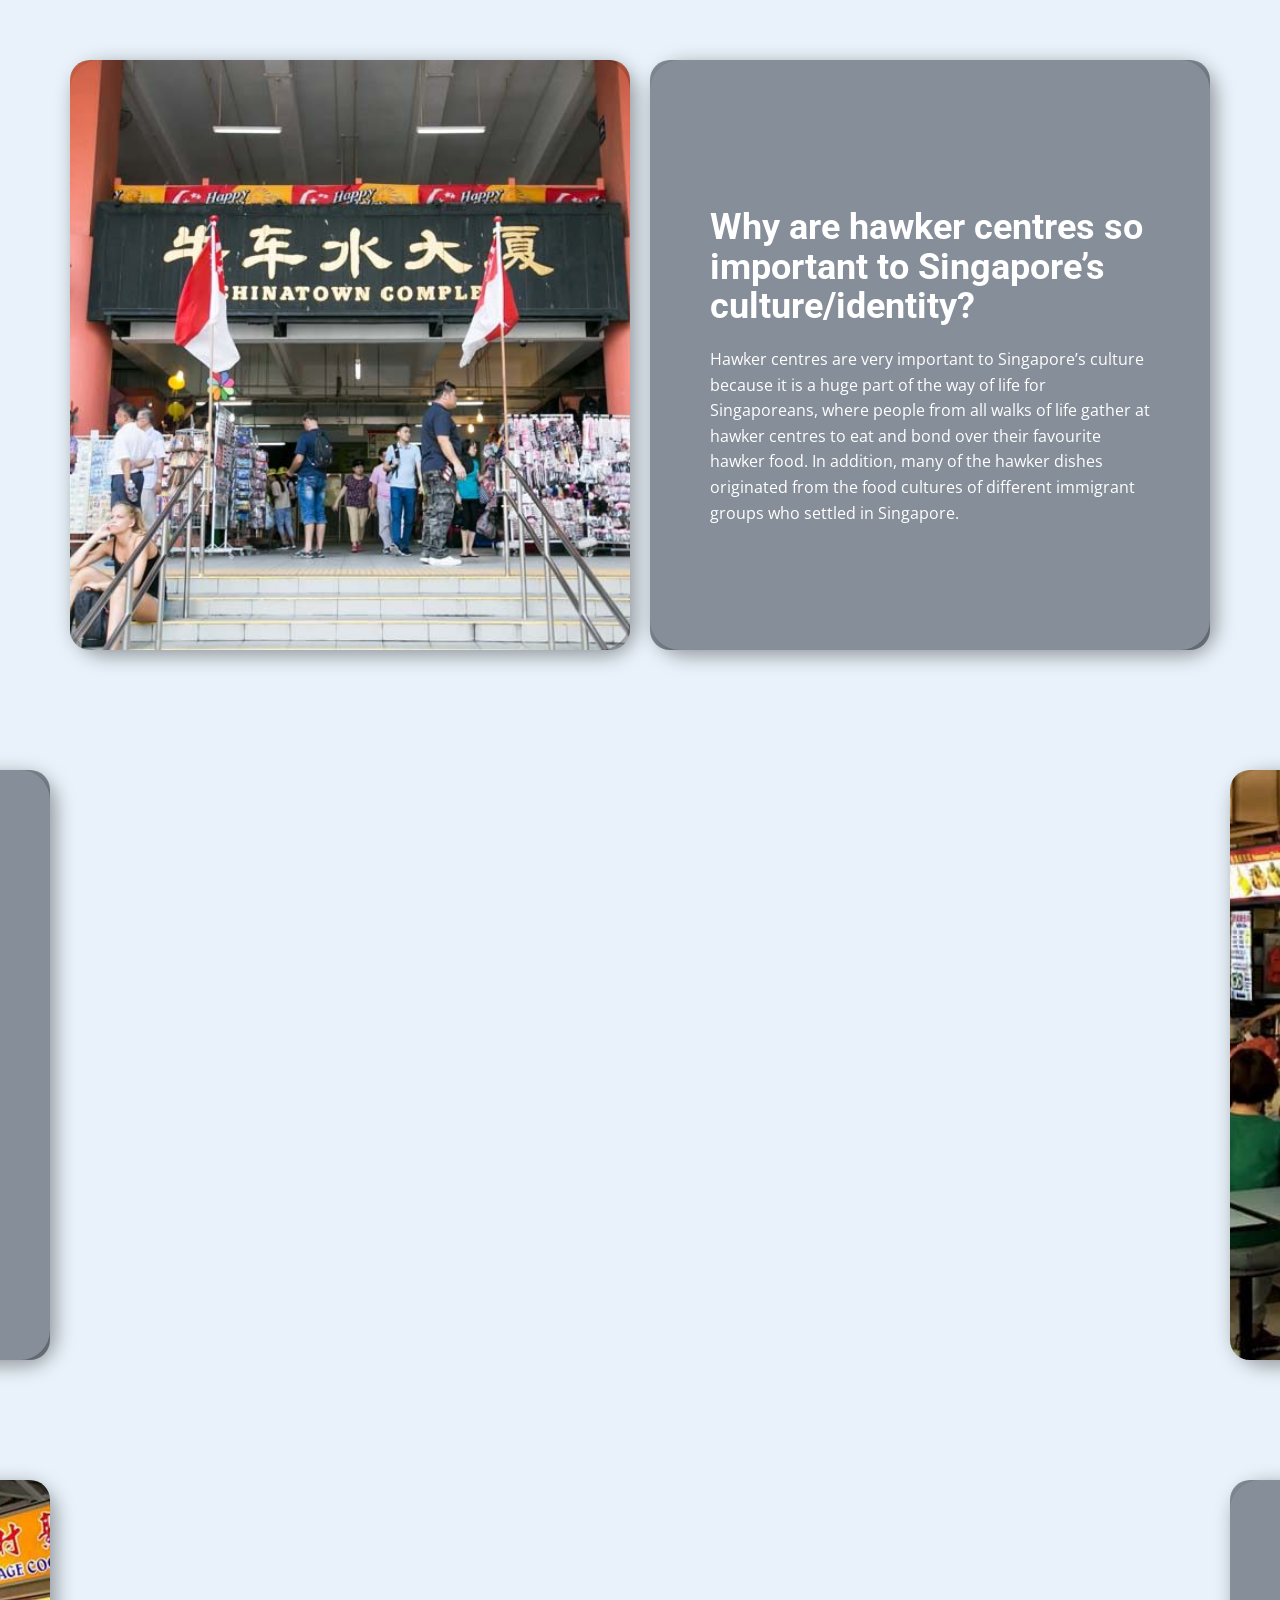
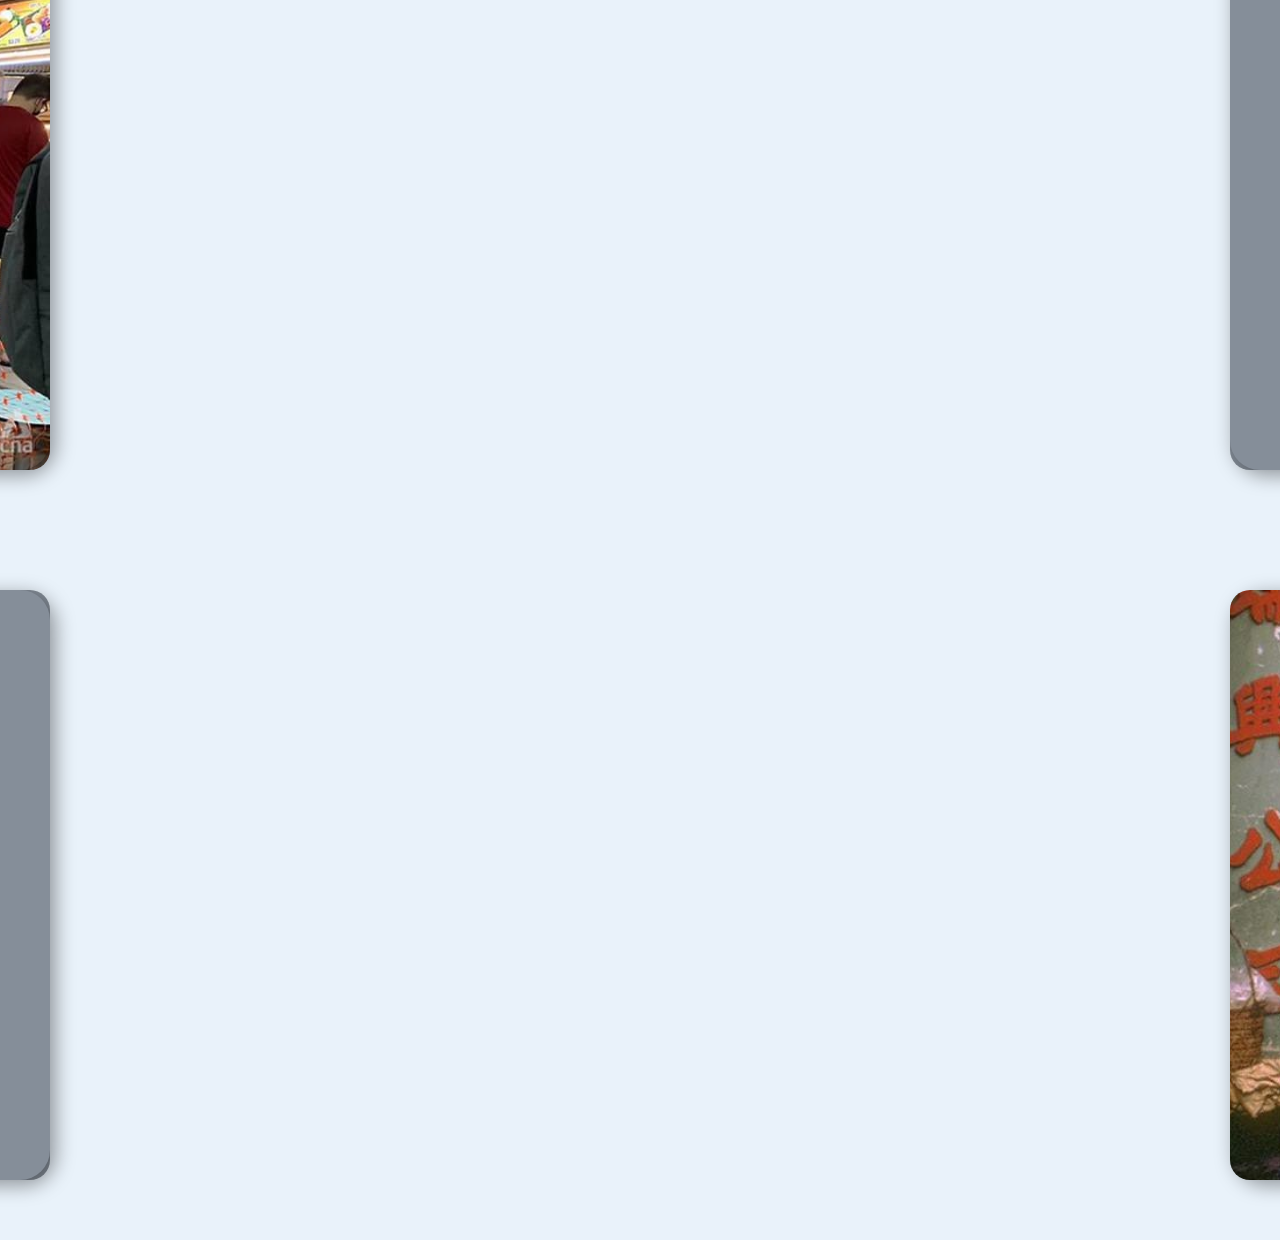
==== chinatown.html @ d8efa725 "Add files via upload" ====
<!DOCTYPE html>
<html style="font-size: 16px;">
  <head>
    <meta name="viewport" content="width=device-width, initial-scale=1.0">
    <meta charset="utf-8">
    <meta name="keywords" content="​How has the government influenced Hawkers?, ​Issues relating design, pricing, competition, environment or hygiene, ​What was the impact of WW2 on hawkers?, ​How have hawkers have evolved socially and economically?">
    <meta name="description" content="">
    <meta name="page_type" content="np-template-header-footer-from-plugin">
    <title>Home</title>
    <link rel="stylesheet" href="nicepage.css" media="screen">
<link rel="stylesheet" href="Home.css" media="screen">
    <script class="u-script" type="text/javascript" src="jquery.js" defer=""></script>
    <script class="u-script" type="text/javascript" src="nicepage.js" defer=""></script>
    <meta name="generator" content="Nicepage 4.4.0, nicepage.com">
    <link id="u-theme-google-font" rel="stylesheet" href="https://fonts.googleapis.com/css?family=Roboto:100,100i,300,300i,400,400i,500,500i,700,700i,900,900i|Open+Sans:300,300i,400,400i,600,600i,700,700i,800,800i">
    
    
    
    
    
    <script type="application/ld+json">{
		"@context": "http://schema.org",
		"@type": "Organization",
		"name": ""
}</script>
    <meta name="theme-color" content="#478ac9">
    <meta property="og:title" content="Home">
    <meta property="og:type" content="website">
  </head>
  <body class="u-body u-palette-1-light-3 u-xl-mode">
    <section class="u-align-center u-clearfix u-section-1" id="sec-58cf">
      <div class="u-clearfix u-sheet u-sheet-1">
        <div class="u-clearfix u-expanded-width u-gutter-20 u-layout-wrap u-layout-wrap-1">
          <div class="u-layout" style="">
            <div class="u-layout-row" style="">
              <div class="u-align-left u-container-style u-image u-image-round u-layout-cell u-left-cell u-radius-30 u-size-30 u-size-xs-60 u-image-1" src="" data-image-width="800" data-image-height="533" data-animation-name="slideIn" data-animation-duration="2000" data-animation-direction="Left">
                <div class="u-container-layout u-valign-middle u-container-layout-1" src=""></div>
              </div>
              <div class="u-align-left u-container-style u-layout-cell u-palette-5-dark-1 u-radius-30 u-right-cell u-shape-round u-size-30 u-size-xs-60 u-layout-cell-2" data-animation-name="slideIn" data-animation-duration="2000" data-animation-direction="Right">
                <div class="u-container-layout u-container-layout-2">
                  <h2 class="u-text u-text-default u-text-1" data-animation-name="slideIn" data-animation-duration="2000" data-animation-direction="Right"><b>Why are hawker centres so important to Singapore’s culture/identity?</b>
                  </h2>
                  <p class="u-text u-text-2" data-animation-name="slideIn" data-animation-duration="2000" data-animation-direction="Right"> Hawker centres are very important to Singapore’s culture because it is a huge part of the way of life for Singaporeans, where people from all walks of life gather at hawker centres to eat and bond over their favourite hawker food. In addition, many of the hawker dishes originated from the food cultures of different immigrant groups who settled in Singapore.</p>
                </div>
              </div>
            </div>
          </div>
        </div>
      </div>
    </section>
    <section class="u-align-center u-clearfix u-section-2" id="carousel_aee1">
      <div class="u-clearfix u-sheet u-valign-middle u-sheet-1">
        <div class="u-clearfix u-expanded-width u-gutter-20 u-layout-wrap u-layout-wrap-1">
          <div class="u-layout" style="">
            <div class="u-layout-row" style="">
              <div class="u-align-left u-container-style u-layout-cell u-palette-5-dark-1 u-radius-30 u-right-cell u-shape-round u-size-30 u-size-xs-60 u-layout-cell-1" data-animation-name="slideIn" data-animation-duration="2000" data-animation-direction="Left">
                <div class="u-container-layout u-container-layout-1">
                  <h2 class="u-text u-text-default u-text-1" data-animation-name="slideIn" data-animation-duration="2000" data-animation-direction="Left"><b>Issues relating design, pricing, competition, environment or hygiene</b>
                  </h2>
                  <p class="u-text u-text-2" data-animation-name="slideIn" data-animation-duration="2000" data-animation-direction="Left"> There weren’t that many issues going on in the Chinatown Complex Market and Food Centre but there were definitely some that needed to be addressed.  Some of the negative sides are how expensive it was. In truth, removing all hawkers from the streets allowed the authorities to fully clean the district, including draining sewers and removing insects and rats. This was quite tiring and annoying but it was a great benefit after.</p>
                </div>
              </div>
              <div class="u-align-left u-container-style u-image u-image-round u-layout-cell u-left-cell u-radius-30 u-size-30 u-size-xs-60 u-image-1" src="" data-image-width="768" data-image-height="512" data-animation-name="slideIn" data-animation-duration="2000" data-animation-direction="Right">
                <div class="u-container-layout u-valign-middle u-container-layout-2" src=""></div>
              </div>
            </div>
          </div>
        </div>
      </div>
    </section>
    <section class="u-align-center u-clearfix u-section-3" id="carousel_4701">
      <div class="u-clearfix u-sheet u-valign-middle u-sheet-1">
        <div class="u-clearfix u-expanded-width u-gutter-20 u-layout-wrap u-layout-wrap-1">
          <div class="u-layout" style="">
            <div class="u-layout-row" style="">
              <div class="u-align-left u-container-style u-image u-layout-cell u-left-cell u-radius-30 u-size-30 u-size-xs-60 u-image-1" src="" data-animation-name="slideIn" data-animation-duration="2000" data-animation-direction="Left" data-image-width="1200" data-image-height="676">
                <div class="u-container-layout u-valign-middle u-container-layout-1" src=""></div>
              </div>
              <div class="u-align-left u-container-style u-layout-cell u-palette-5-dark-1 u-radius-30 u-right-cell u-shape-round u-size-30 u-size-xs-60 u-layout-cell-2" data-animation-name="slideIn" data-animation-duration="2000" data-animation-direction="Right">
                <div class="u-container-layout u-container-layout-2">
                  <h2 class="u-text u-text-default u-text-1" data-animation-name="slideIn" data-animation-duration="2000" data-animation-direction="Right"><b> How has Covid affected Hawkers?</b>
                  </h2>
                  <p class="u-text u-text-2" data-animation-name="slideIn" data-animation-duration="2000" data-animation-direction="Right"> The value of the vast majority of prepared food stalls has decreased in FY2021, owing to the impact of COVID-19. The leases of 341 prepared food stallholders were available for renewal between April and June 2021, following a rent freeze from April 2020 to March 2021. Their rents were reduced to the market rate in 58 percent of the cases. This group's reductions varied from $30 to more than $2,500. 37 percent continue to pay the same rent as they did during their previous tenancy.</p>
                </div>
              </div>
            </div>
          </div>
        </div>
      </div>
    </section>
    <section class="u-align-center u-clearfix u-section-4" id="carousel_621e">
      <div class="u-clearfix u-sheet u-sheet-1">
        <div class="u-clearfix u-expanded-width u-gutter-20 u-layout-wrap u-layout-wrap-1">
          <div class="u-layout" style="">
            <div class="u-layout-row" style="">
              <div class="u-align-left u-container-style u-layout-cell u-palette-5-dark-1 u-radius-30 u-right-cell u-shape-round u-size-30 u-size-xs-60 u-layout-cell-1" data-animation-name="slideIn" data-animation-duration="2000" data-animation-direction="Left">
                <div class="u-container-layout u-container-layout-1">
                  <h2 class="u-text u-text-default u-text-1" data-animation-name="slideIn" data-animation-duration="2000" data-animation-direction="Left"> How hav<span style="font-weight: 700;"></span>e hawkers evolved over the years?
                  </h2>
                  <p class="u-text u-text-2" data-animation-name="slideIn" data-animation-duration="2000" data-animation-direction="Left"> In the 1990s, the Housing and Development Board would update the food centre and market on a regular basis to enhance the amenities. Fixed tables and chairs were erected in 1991. The centre installed a new sanitation system in 1996. The centre was then updated once again in 2006. The facility had almost 700 booths when it reopened in 2008. The upgrade cost about 20.8 million dollars. Today the Chinatown complex market and food centre has around 260 stalls. <br>
                    <br>
                  </p>
                </div>
              </div>
              <div class="u-align-left u-container-style u-image u-image-round u-layout-cell u-left-cell u-radius-30 u-size-30 u-size-xs-60 u-image-1" src="" data-image-width="768" data-image-height="512" data-animation-name="slideIn" data-animation-duration="2000" data-animation-direction="Right">
                <div class="u-container-layout u-valign-middle u-container-layout-2" src=""></div>
              </div>
            </div>
          </div>
        </div>
      </div>
    </section>
  </body>
</html>
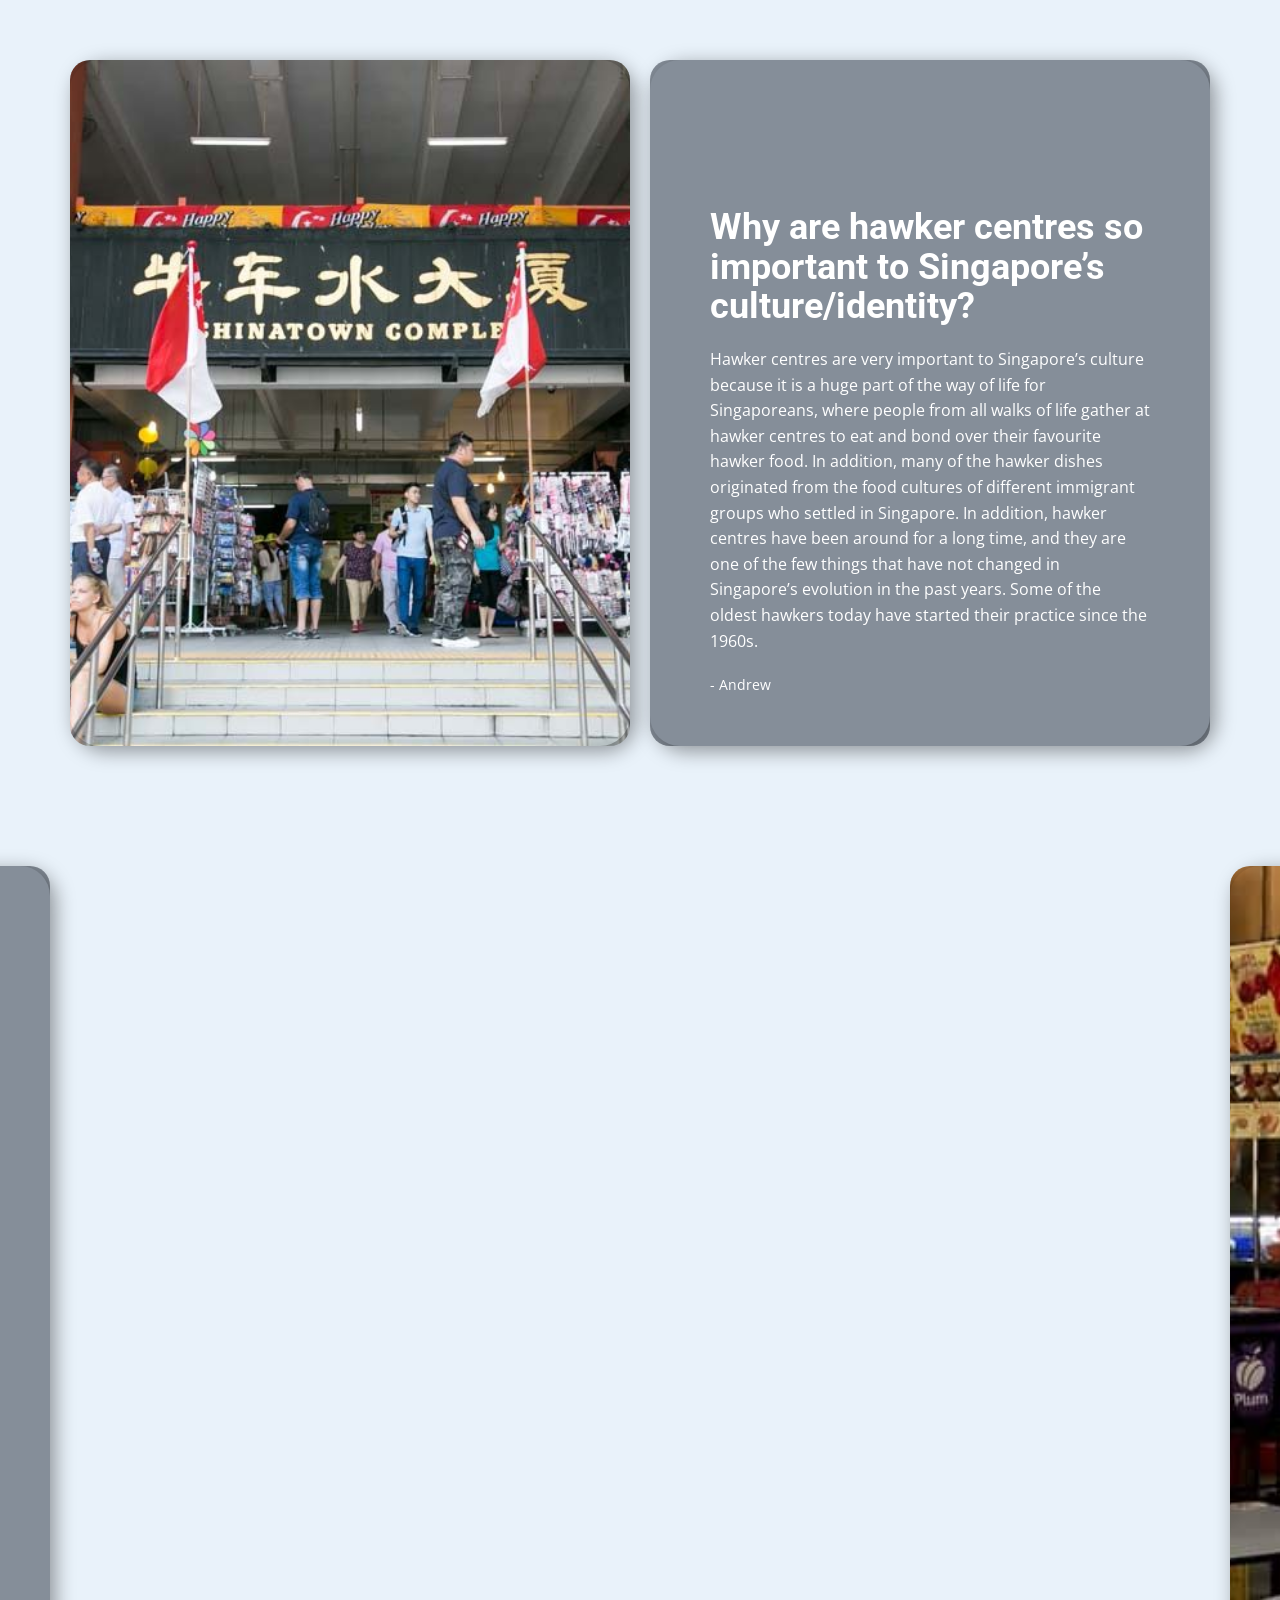
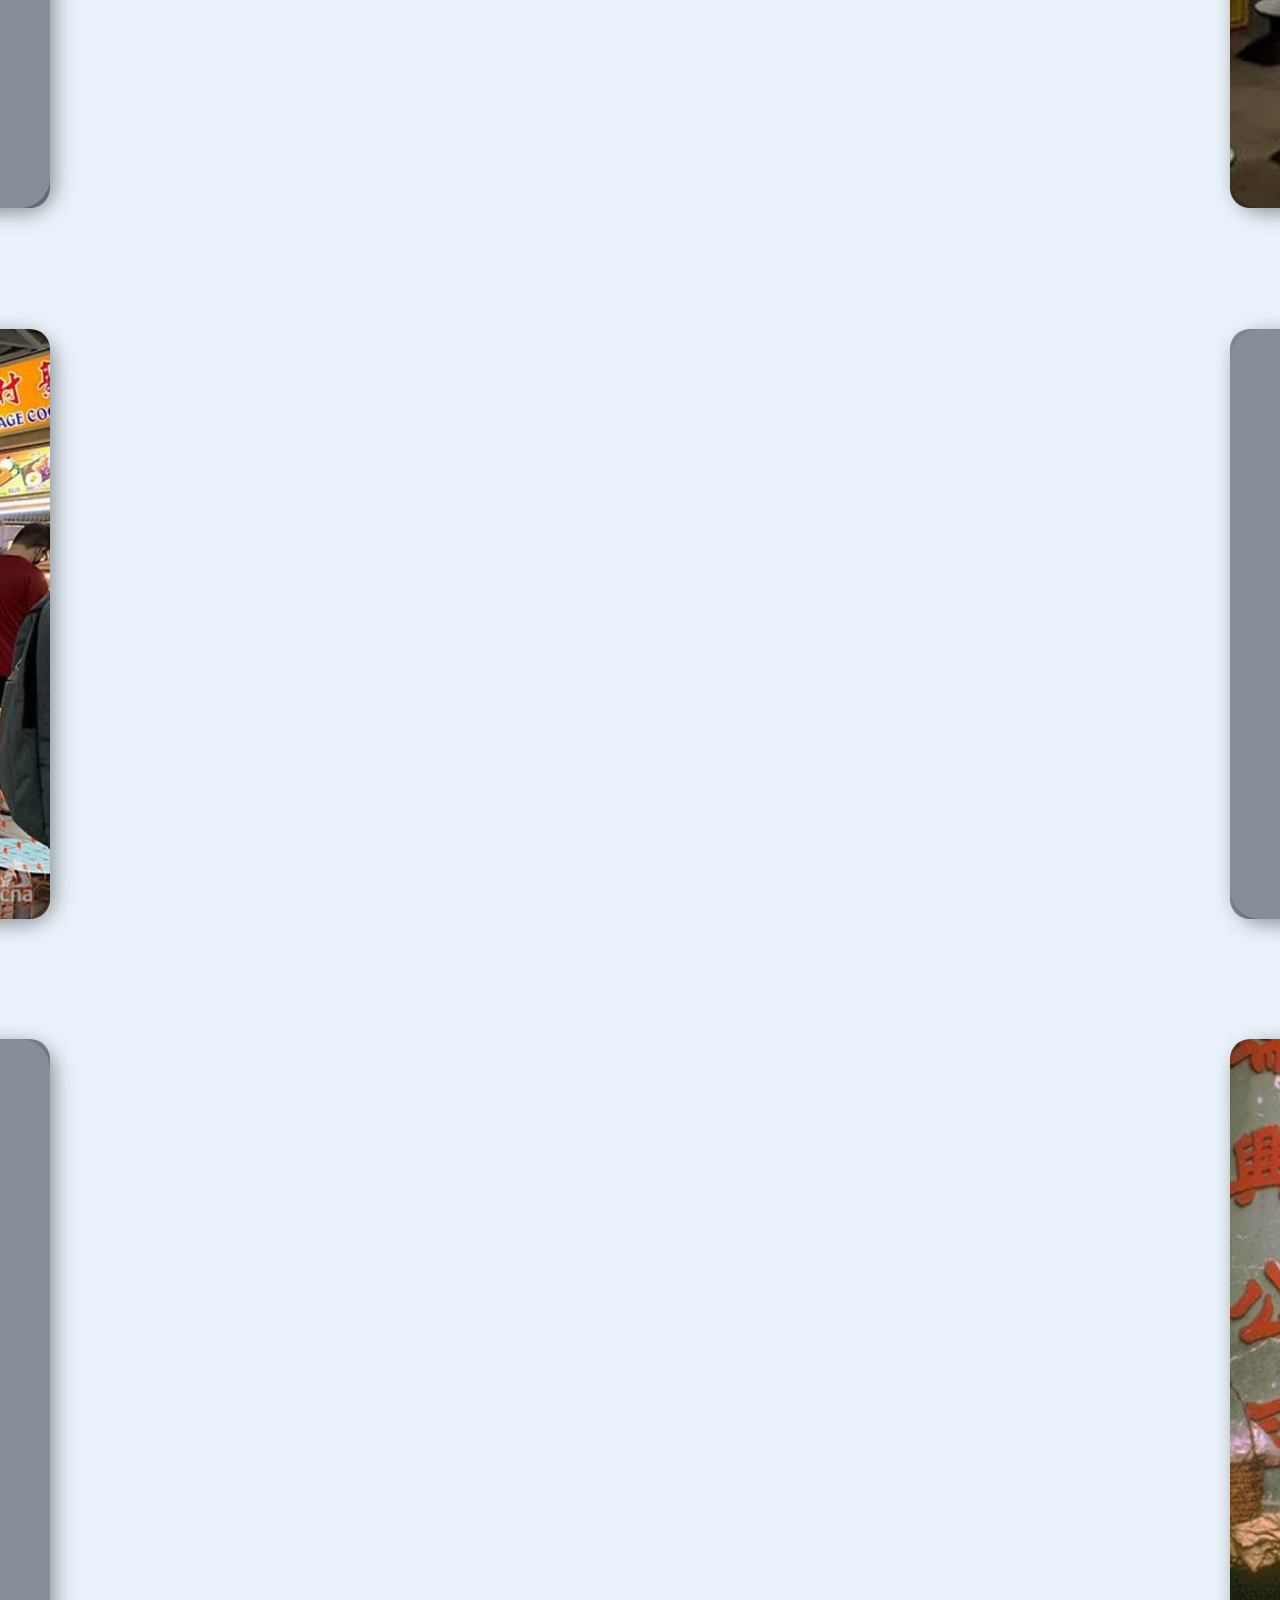
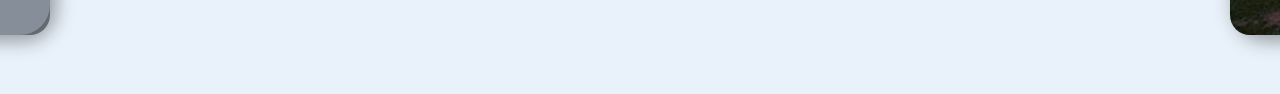
==== commit 2b542bcb: "Update chinatown.html" ====
--- a/chinatown.html
+++ b/chinatown.html
@@ -38,9 +38,10 @@
               </div>
               <div class="u-align-left u-container-style u-layout-cell u-palette-5-dark-1 u-radius-30 u-right-cell u-shape-round u-size-30 u-size-xs-60 u-layout-cell-2" data-animation-name="slideIn" data-animation-duration="2000" data-animation-direction="Right">
                 <div class="u-container-layout u-container-layout-2">
-                  <h2 class="u-text u-text-default u-text-1" data-animation-name="slideIn" data-animation-duration="2000" data-animation-direction="Right"><b>Why are hawker centres so important to Singapore’s culture/identity?</b>
+                  <h2 class="u-text u-text-1" data-animation-name="slideIn" data-animation-duration="2000" data-animation-direction="Right"><b>Why are hawker centres so important to Singapore’s culture/identity?</b>
                   </h2>
-                  <p class="u-text u-text-2" data-animation-name="slideIn" data-animation-duration="2000" data-animation-direction="Right"> Hawker centres are very important to Singapore’s culture because it is a huge part of the way of life for Singaporeans, where people from all walks of life gather at hawker centres to eat and bond over their favourite hawker food. In addition, many of the hawker dishes originated from the food cultures of different immigrant groups who settled in Singapore.</p>
+                  <p class="u-text u-text-2" data-animation-name="slideIn" data-animation-duration="2000" data-animation-direction="Right"> Hawker centres are very important to Singapore’s culture because it is a huge part of the way of life for Singaporeans, where people from all walks of life gather at hawker centres to eat and bond over their favourite hawker food. In addition, many of the hawker dishes originated from the food cultures of different immigrant groups who settled in Singapore. In addition, hawker centres have been around for a long time, and they are one of the few things that have not changed in Singapore’s evolution in the past years. Some of the oldest hawkers today have started their practice since the 1960s.</p>
+                  <p class="u-small-text u-text u-text-variant u-text-3" data-animation-name="slideIn" data-animation-duration="2000" data-animation-direction="Right">- Andrew</p>
                 </div>
               </div>
             </div>
@@ -49,15 +50,17 @@
       </div>
     </section>
     <section class="u-align-center u-clearfix u-section-2" id="carousel_aee1">
-      <div class="u-clearfix u-sheet u-valign-middle u-sheet-1">
+      <div class="u-clearfix u-sheet u-sheet-1">
         <div class="u-clearfix u-expanded-width u-gutter-20 u-layout-wrap u-layout-wrap-1">
           <div class="u-layout" style="">
             <div class="u-layout-row" style="">
               <div class="u-align-left u-container-style u-layout-cell u-palette-5-dark-1 u-radius-30 u-right-cell u-shape-round u-size-30 u-size-xs-60 u-layout-cell-1" data-animation-name="slideIn" data-animation-duration="2000" data-animation-direction="Left">
                 <div class="u-container-layout u-container-layout-1">
-                  <h2 class="u-text u-text-default u-text-1" data-animation-name="slideIn" data-animation-duration="2000" data-animation-direction="Left"><b>Issues relating design, pricing, competition, environment or hygiene</b>
+                  <h2 class="u-text u-text-1" data-animation-name="slideIn" data-animation-duration="2000" data-animation-direction="Left"><b>Issues relating design, pricing, competition, environment or hygiene</b>
                   </h2>
-                  <p class="u-text u-text-2" data-animation-name="slideIn" data-animation-duration="2000" data-animation-direction="Left"> There weren’t that many issues going on in the Chinatown Complex Market and Food Centre but there were definitely some that needed to be addressed.  Some of the negative sides are how expensive it was. In truth, removing all hawkers from the streets allowed the authorities to fully clean the district, including draining sewers and removing insects and rats. This was quite tiring and annoying but it was a great benefit after.</p>
+                  <p class="u-text u-text-2" data-animation-name="slideIn" data-animation-duration="2000" data-animation-direction="Left"> There weren’t that many issues going on in the Chinatown Complex Market and Food Centre but there were definitely some that needed to be addressed.  Some of the negative sides are how expensive it was. In truth, removing all hawkers from the streets allowed the authorities to fully clean the district, including draining sewers and removing insects and rats. This was quite tiring and annoying but there was a great benefit after. At the time, the government's relocation of street hawkers sparked fears that the government would erase years of Chinatown history and custom. As a result people weren’t happy with this so they had to design the building's architecture, which was designed to blend in with the Chinatown streetscape. Pavilions, columns, themes, arches, clay-tiled roofs, covered pathways, large windows, and a rooftop garden, around the same concept of the courtyard in the old Chinatown buildings, are all featured in the new complex. Another issue is that Singapore doesn’t have a lot of land because we are small. In addition it is very valuable so there was barely any space for a carpark. Although this issue was solved again by adding it above the shops.&nbsp;&nbsp;<br>
+                  </p>
+                  <p class="u-small-text u-text u-text-variant u-text-3" data-animation-name="slideIn" data-animation-duration="2000" data-animation-direction="Left">- Alannah</p>
                 </div>
               </div>
               <div class="u-align-left u-container-style u-image u-image-round u-layout-cell u-left-cell u-radius-30 u-size-30 u-size-xs-60 u-image-1" src="" data-image-width="768" data-image-height="512" data-animation-name="slideIn" data-animation-duration="2000" data-animation-direction="Right">
@@ -78,9 +81,10 @@
               </div>
               <div class="u-align-left u-container-style u-layout-cell u-palette-5-dark-1 u-radius-30 u-right-cell u-shape-round u-size-30 u-size-xs-60 u-layout-cell-2" data-animation-name="slideIn" data-animation-duration="2000" data-animation-direction="Right">
                 <div class="u-container-layout u-container-layout-2">
-                  <h2 class="u-text u-text-default u-text-1" data-animation-name="slideIn" data-animation-duration="2000" data-animation-direction="Right"><b> How has Covid affected Hawkers?</b>
+                  <h2 class="u-text u-text-1" data-animation-name="slideIn" data-animation-duration="2000" data-animation-direction="Right"><b> How has Covid affected Hawkers?</b>
                   </h2>
                   <p class="u-text u-text-2" data-animation-name="slideIn" data-animation-duration="2000" data-animation-direction="Right"> The value of the vast majority of prepared food stalls has decreased in FY2021, owing to the impact of COVID-19. The leases of 341 prepared food stallholders were available for renewal between April and June 2021, following a rent freeze from April 2020 to March 2021. Their rents were reduced to the market rate in 58 percent of the cases. This group's reductions varied from $30 to more than $2,500. 37 percent continue to pay the same rent as they did during their previous tenancy.</p>
+                  <p class="u-small-text u-text u-text-variant u-text-3" data-animation-name="slideIn" data-animation-duration="2000" data-animation-direction="Right">- Emma</p>
                 </div>
               </div>
             </div>
@@ -95,11 +99,12 @@
             <div class="u-layout-row" style="">
               <div class="u-align-left u-container-style u-layout-cell u-palette-5-dark-1 u-radius-30 u-right-cell u-shape-round u-size-30 u-size-xs-60 u-layout-cell-1" data-animation-name="slideIn" data-animation-duration="2000" data-animation-direction="Left">
                 <div class="u-container-layout u-container-layout-1">
-                  <h2 class="u-text u-text-default u-text-1" data-animation-name="slideIn" data-animation-duration="2000" data-animation-direction="Left"> How hav<span style="font-weight: 700;"></span>e hawkers evolved over the years?
+                  <h2 class="u-text u-text-1" data-animation-name="slideIn" data-animation-duration="2000" data-animation-direction="Left"> How hav<span style="font-weight: 700;"></span>e hawkers evolved over the years?
                   </h2>
                   <p class="u-text u-text-2" data-animation-name="slideIn" data-animation-duration="2000" data-animation-direction="Left"> In the 1990s, the Housing and Development Board would update the food centre and market on a regular basis to enhance the amenities. Fixed tables and chairs were erected in 1991. The centre installed a new sanitation system in 1996. The centre was then updated once again in 2006. The facility had almost 700 booths when it reopened in 2008. The upgrade cost about 20.8 million dollars. Today the Chinatown complex market and food centre has around 260 stalls. <br>
                     <br>
                   </p>
+                  <p class="u-small-text u-text u-text-variant u-text-3" data-animation-name="slideIn" data-animation-duration="2000" data-animation-direction="Left">- Ryan</p>
                 </div>
               </div>
               <div class="u-align-left u-container-style u-image u-image-round u-layout-cell u-left-cell u-radius-30 u-size-30 u-size-xs-60 u-image-1" src="" data-image-width="768" data-image-height="512" data-animation-name="slideIn" data-animation-duration="2000" data-animation-direction="Right">
@@ -109,6 +114,5 @@
           </div>
         </div>
       </div>
-    </section>
   </body>
-</html>+</html>
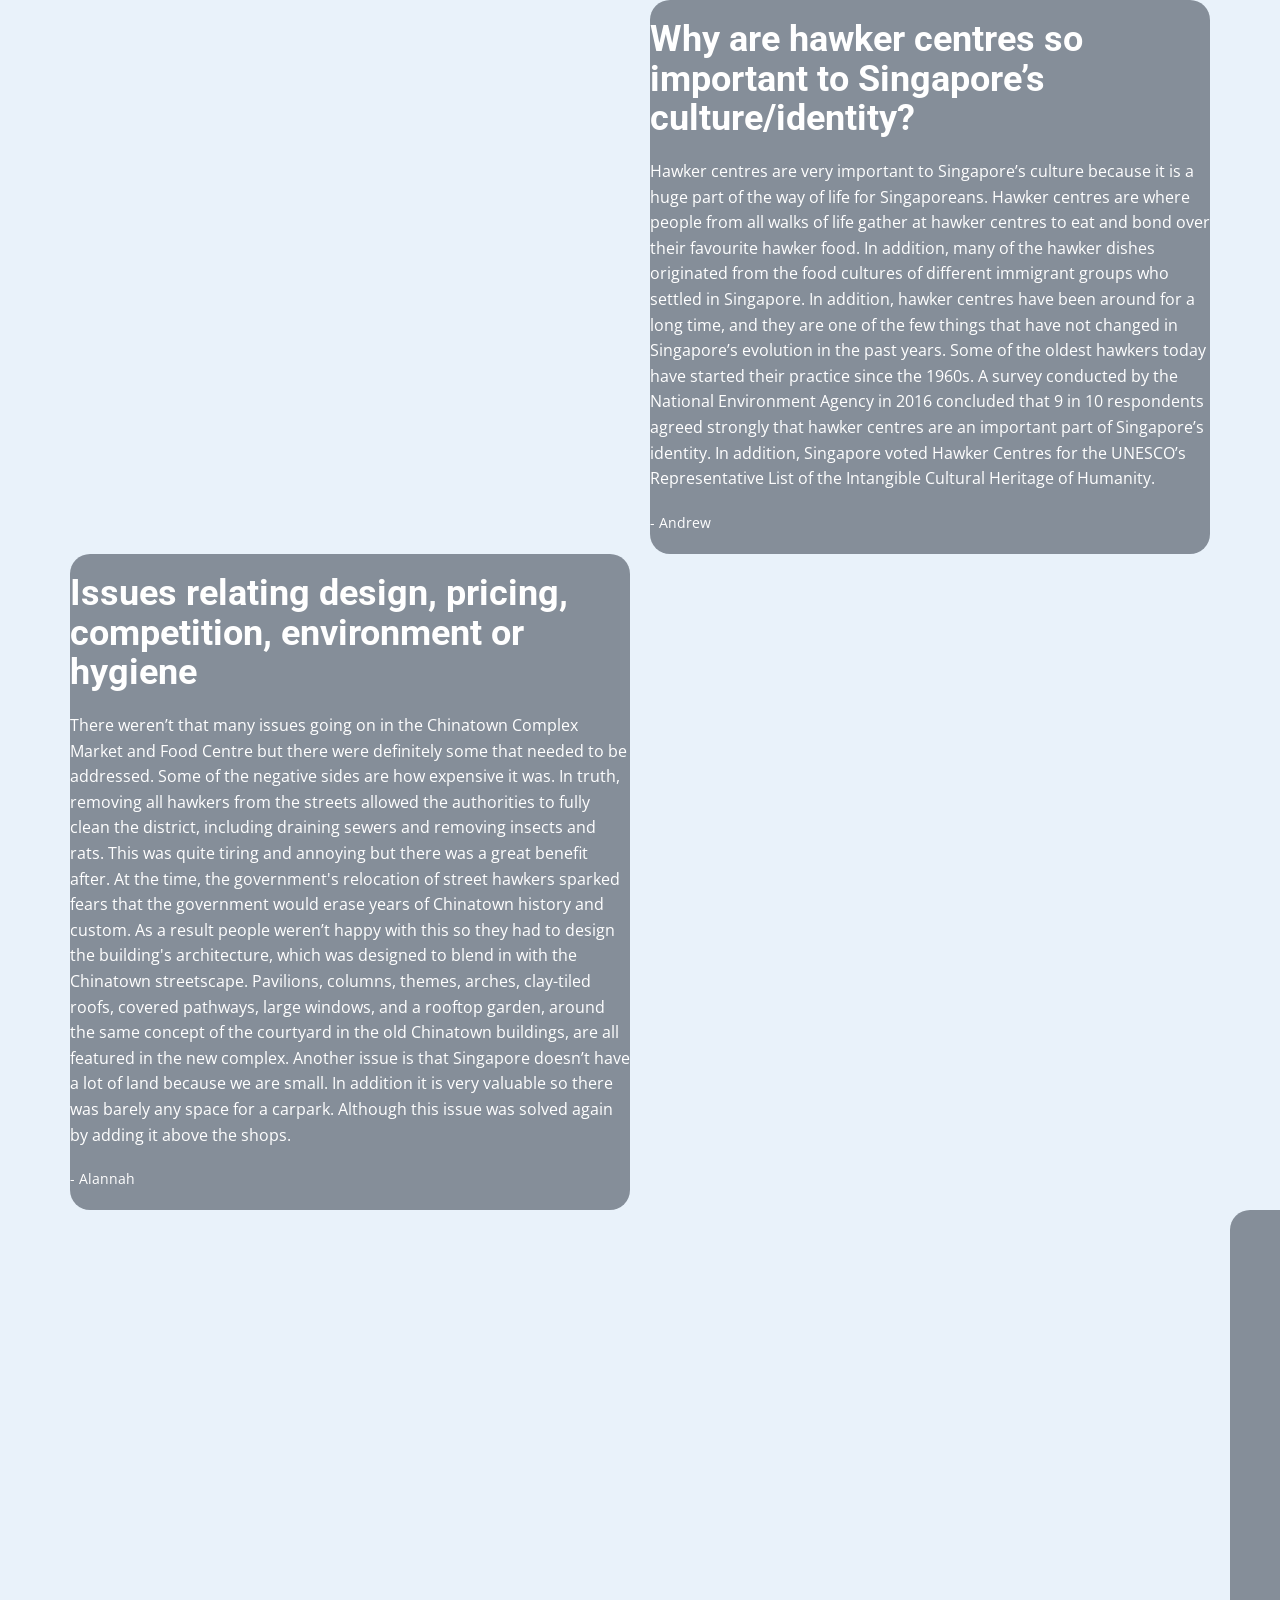
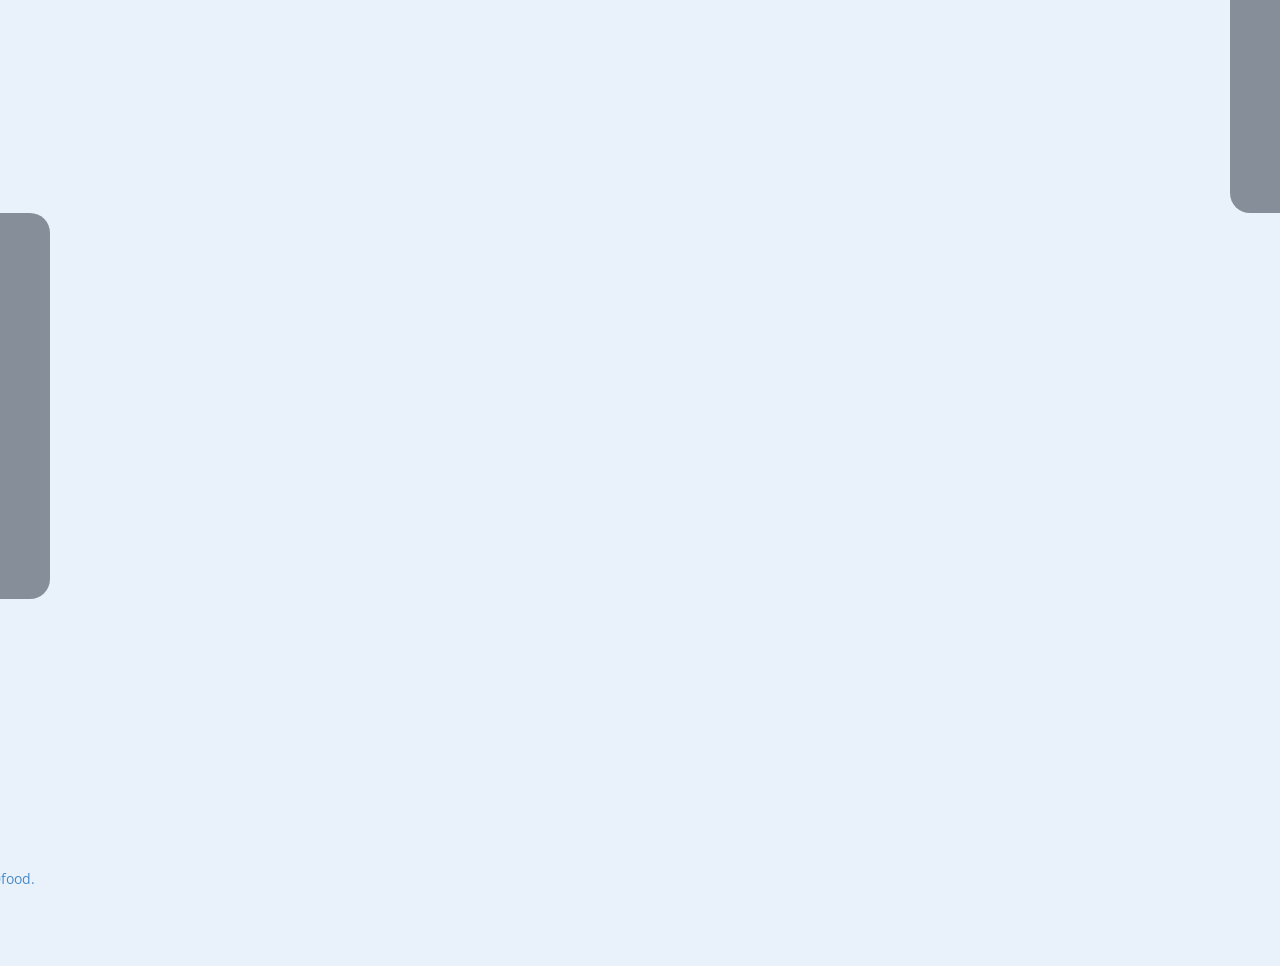
==== commit aaa37302: "Update chinatown.html" ====
--- a/chinatown.html
+++ b/chinatown.html
@@ -6,13 +6,14 @@
     <meta name="keywords" content="​How has the government influenced Hawkers?, ​Issues relating design, pricing, competition, environment or hygiene, ​What was the impact of WW2 on hawkers?, ​How have hawkers have evolved socially and economically?">
     <meta name="description" content="">
     <meta name="page_type" content="np-template-header-footer-from-plugin">
-    <title>Home</title>
+    <title>hAwKeR</title>
     <link rel="stylesheet" href="nicepage.css" media="screen">
-<link rel="stylesheet" href="Home.css" media="screen">
+<link rel="stylesheet" href="hAwKeR.css" media="screen">
     <script class="u-script" type="text/javascript" src="jquery.js" defer=""></script>
     <script class="u-script" type="text/javascript" src="nicepage.js" defer=""></script>
     <meta name="generator" content="Nicepage 4.4.0, nicepage.com">
     <link id="u-theme-google-font" rel="stylesheet" href="https://fonts.googleapis.com/css?family=Roboto:100,100i,300,300i,400,400i,500,500i,700,700i,900,900i|Open+Sans:300,300i,400,400i,600,600i,700,700i,800,800i">
+    
     
     
     
@@ -24,7 +25,7 @@
 		"name": ""
 }</script>
     <meta name="theme-color" content="#478ac9">
-    <meta property="og:title" content="Home">
+    <meta property="og:title" content="hAwKeR">
     <meta property="og:type" content="website">
   </head>
   <body class="u-body u-palette-1-light-3 u-xl-mode">
@@ -40,7 +41,7 @@
                 <div class="u-container-layout u-container-layout-2">
                   <h2 class="u-text u-text-1" data-animation-name="slideIn" data-animation-duration="2000" data-animation-direction="Right"><b>Why are hawker centres so important to Singapore’s culture/identity?</b>
                   </h2>
-                  <p class="u-text u-text-2" data-animation-name="slideIn" data-animation-duration="2000" data-animation-direction="Right"> Hawker centres are very important to Singapore’s culture because it is a huge part of the way of life for Singaporeans, where people from all walks of life gather at hawker centres to eat and bond over their favourite hawker food. In addition, many of the hawker dishes originated from the food cultures of different immigrant groups who settled in Singapore. In addition, hawker centres have been around for a long time, and they are one of the few things that have not changed in Singapore’s evolution in the past years. Some of the oldest hawkers today have started their practice since the 1960s.</p>
+                  <p class="u-text u-text-2" data-animation-name="slideIn" data-animation-duration="2000" data-animation-direction="Right"> Hawker centres are very important to Singapore’s culture because it is a huge part of the way of life for Singaporeans. Hawker centres are where people from all walks of life gather at hawker centres to eat and bond over their favourite hawker food. In addition, many of the hawker dishes originated from the food cultures of different immigrant groups who settled in Singapore. In addition, hawker centres have been around for a long time, and they are one of the few things that have not changed in Singapore’s evolution in the past years. Some of the oldest hawkers today have started their practice since the 1960s. A survey conducted by the National Environment Agency in 2016 concluded that 9 in 10 respondents agreed strongly that hawker centres are an important part of Singapore’s identity. In addition, Singapore voted Hawker Centres for the UNESCO’s Representative List of the Intangible Cultural Heritage of Humanity.</p>
                   <p class="u-small-text u-text u-text-variant u-text-3" data-animation-name="slideIn" data-animation-duration="2000" data-animation-direction="Right">- Andrew</p>
                 </div>
               </div>
@@ -83,7 +84,9 @@
                 <div class="u-container-layout u-container-layout-2">
                   <h2 class="u-text u-text-1" data-animation-name="slideIn" data-animation-duration="2000" data-animation-direction="Right"><b> How has Covid affected Hawkers?</b>
                   </h2>
-                  <p class="u-text u-text-2" data-animation-name="slideIn" data-animation-duration="2000" data-animation-direction="Right"> The value of the vast majority of prepared food stalls has decreased in FY2021, owing to the impact of COVID-19. The leases of 341 prepared food stallholders were available for renewal between April and June 2021, following a rent freeze from April 2020 to March 2021. Their rents were reduced to the market rate in 58 percent of the cases. This group's reductions varied from $30 to more than $2,500. 37 percent continue to pay the same rent as they did during their previous tenancy.</p>
+                  <p class="u-text u-text-2" data-animation-name="slideIn" data-animation-duration="2000" data-animation-direction="Right"> The value of the vast majority of prepared food stalls has decreased in FY2021, owing to the impact of COVID-19. The leases of 341 prepared food stallholders were available for renewal between April and June 2021, following a rent freeze from April 2020 to March 2021. Their rents were reduced to the market rate in 58 percent of the cases. This group's reductions varied from $30 to more than $2,500. 37 percent continue to pay the same rent as they did during their previous tenancy.&nbsp;<br>
+                    <br>Madam Elaine Tay, 44, was shopping for her family's dinner. "Some of the stalls I usually patronise are closed today, so I'm buying from what is open," the marketing executive said. "I understand that maybe some of the stalls are worried, but honestly, it is so tiring to keep hearing about hawker centres closing for disinfection." The Jalan Besar Town Council told ST on Thursday : "The safety of our stallholders, residents and the public remains our top priority. We will take all necessary precautions before safely reopening the premises." Due to Covid-19 transmission, other markets and hawker centres in Singapore have lately closed for disinfection.<br>
+                  </p>
                   <p class="u-small-text u-text u-text-variant u-text-3" data-animation-name="slideIn" data-animation-duration="2000" data-animation-direction="Right">- Emma</p>
                 </div>
               </div>
@@ -114,5 +117,37 @@
           </div>
         </div>
       </div>
+    </section>
+    <section class="u-align-left u-clearfix u-section-5" id="sec-86d8">
+      <div class="u-clearfix u-sheet u-sheet-1">
+        <div class="fr-view u-clearfix u-rich-text u-text u-text-1" data-animation-name="slideIn" data-animation-duration="2000" data-animation-direction="Left">
+          <h4 style="text-align: left;">References</h4>
+          <p id="isPasted">
+            <a class="u-active-none u-border-none u-btn u-button-style u-hover-none u-none u-text-palette-1-base u-btn-1" href="https://www.roots.gov.sg/stories-landing/stories/Hawker-Centres/Chinatown-Complex-Market-Food-Centre">
+              <span style="font-size: 0.875rem;">https://www.roots.gov.sg/stories-landing/stories/Hawker-Centres/Chinatown-Complex-Market-Food-Centre</span>
+            </a>
+          </p>
+          <p>
+            <span style="font-size: 0.875rem;">
+              <a class="u-active-none u-border-none u-btn u-button-style u-hover-none u-none u-text-palette-1-base u-btn-2" href="https://www.nea.gov.sg/our-services/hawker-management/programmes-and-grants/hawker-culture">https://www.nea.gov.sg/our-services/hawker-management/programmes-and-grants/hawker-culture</a>
+            </span>
+          </p>
+          <p>
+            <span style="font-size: 0.875rem;">
+              <a class="u-active-none u-border-none u-btn u-button-style u-hover-none u-none u-text-palette-1-base u-btn-3" href="https://www.mse.gov.sg/resource-room/category/2021-07-06-oral-reply-to-pq-on-hawkers-affected-by-covid-cluster​">https://www.mse.gov.sg/resource-room/category/2021-07-06-oral-reply-to-pq-on-hawkers-affected-by-covid-cluste</a>
+              <a class="u-active-none u-border-none u-btn u-button-style u-hover-none u-none u-text-palette-1-base u-btn-3" href="https://www.mse.gov.sg/resource-room/category/2021-07-06-oral-reply-to-pq-on-hawkers-affected-by-covid-cluster​">r</a>
+            </span>
+          </p>
+          <p>
+            <a href="https://www.oursgheritage.gov.sg/hawker-culture-in-singapore#:~:text=Today%2C%20hawker%20centres%20are%20an,their%20shared%20love%20for%20food"></a>
+            <span style="font-size: 0.875rem;">
+              <a class="u-active-none u-border-none u-btn u-button-style u-hover-none u-none u-text-palette-1-base u-btn-5" href="%E2%80%8Bhttps://www.oursgheritage.gov.sg/hawker-culture-in-singapore#%3A~%3Atext=Today,%20hawker%20centres%20are%20an,their%20shared%20love%20for%20food%E2%80%8B.">https://www.oursgheritage.gov.sg/hawker-culture-in-singapore#:~:text=Today%2C%20hawker%20centres%20are%20an,their%20shared%20love%20for%20food.</a>
+            </span>
+          </p>
+          <p>
+            <br>
+          </p>
+        </div>
+      </div>
   </body>
 </html>
